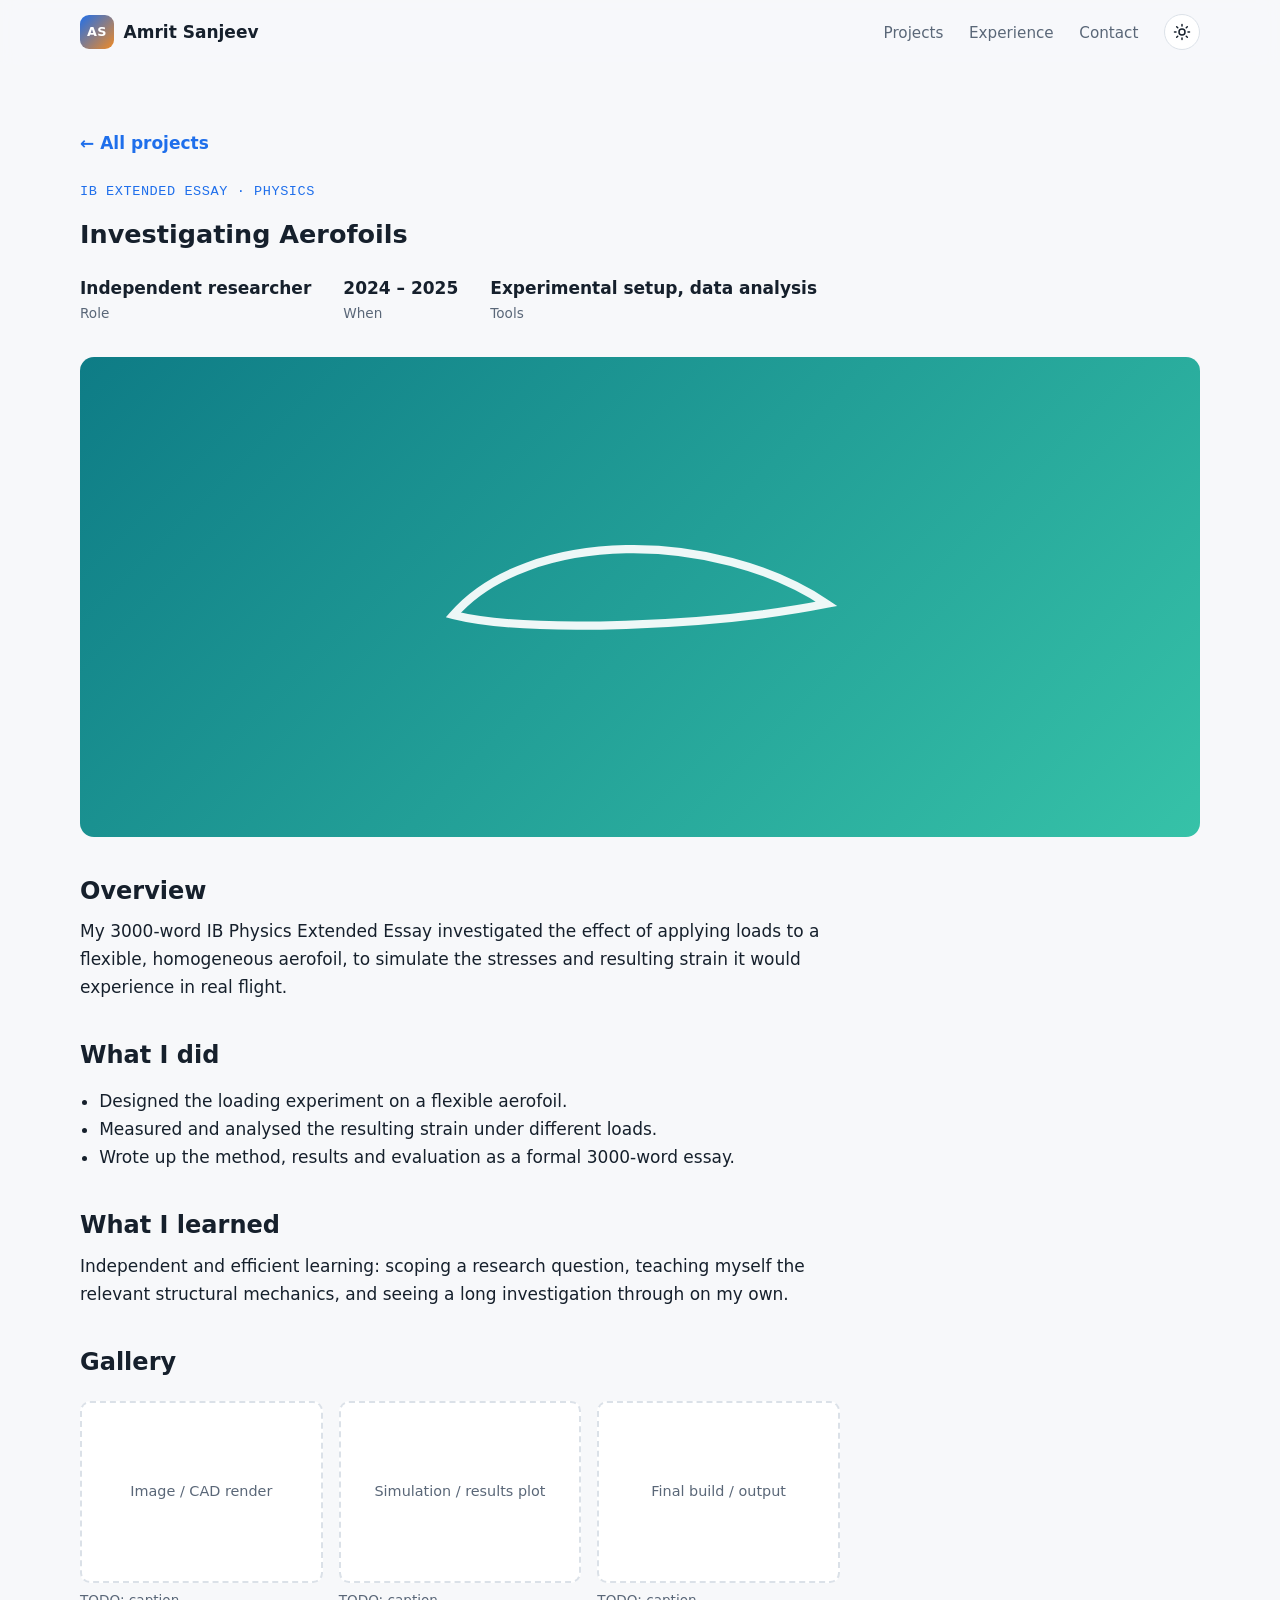
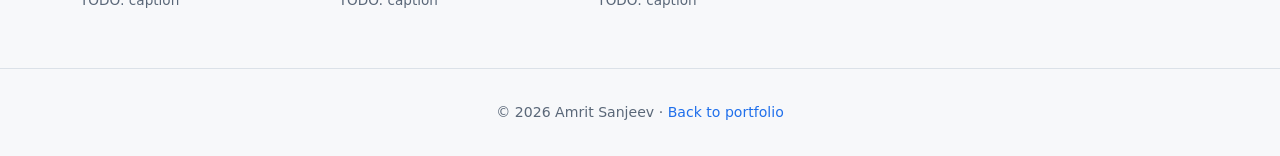
==== projects/aerofoil-investigation.html @ 2993428a "First Draft" ====
<!DOCTYPE html>
<html lang="en">
<head>
  <meta charset="UTF-8">
  <meta name="viewport" content="width=device-width, initial-scale=1.0">
  <title>Investigating Aerofoils | Amrit Sanjeev</title>
  <meta name="description" content="Investigating Aerofoils: a project by Amrit Sanjeev, Aerospace Engineering student at the University of Bath.">
  <link rel="icon" href="../assets/img/favicon.svg" type="image/svg+xml">
  <link rel="stylesheet" href="../css/style.css">
  <script>(function(){var t=localStorage.getItem('theme');if(t)document.documentElement.setAttribute('data-theme',t);})();</script>
</head>
<body>
  <header class="site-header">
    <nav class="nav container" aria-label="Main">
      <a class="brand" href="../index.html">
        <span class="brand-mark" aria-hidden="true">AS</span>
        <span class="brand-name">Amrit Sanjeev</span>
      </a>
      <button class="nav-toggle" aria-expanded="false" aria-controls="nav-links" aria-label="Open menu"><span></span><span></span><span></span></button>
      <ul class="nav-links" id="nav-links">
        <li><a href="../index.html#projects">Projects</a></li>
        <li><a href="../index.html#experience">Experience</a></li>
        <li><a href="../index.html#contact">Contact</a></li>
        <li>
          <button class="theme-toggle" aria-label="Toggle dark mode" title="Toggle dark mode">
            <svg class="icon-sun" viewBox="0 0 24 24" aria-hidden="true"><circle cx="12" cy="12" r="4"/><path d="M12 2v2M12 20v2M4.9 4.9l1.4 1.4M17.7 17.7l1.4 1.4M2 12h2M20 12h2M4.9 19.1l1.4-1.4M17.7 6.3l1.4-1.4"/></svg>
            <svg class="icon-moon" viewBox="0 0 24 24" aria-hidden="true"><path d="M21 12.8A9 9 0 1 1 11.2 3a7 7 0 0 0 9.8 9.8z"/></svg>
          </button>
        </li>
      </ul>
    </nav>
  </header>

  <main id="main">
    <section class="project-hero">
      <div class="container">
        <a class="back-link" href="../index.html#projects">← All projects</a>
        <p class="eyebrow">IB Extended Essay · Physics</p>
        <h1>Investigating Aerofoils</h1>
        <ul class="project-meta">
          <li><strong>Independent researcher</strong><span>Role</span></li>
          <li><strong>2024 – 2025</strong><span>When</span></li>
          <li><strong>Experimental setup, data analysis</strong><span>Tools</span></li>
        </ul>
        <!-- Replace this cover with: <div class="project-cover"><img src="../assets/img/aerofoil-investigation-cover.jpg" alt="..."></div> -->
        <div class="project-cover media-2" aria-hidden="true"><svg viewBox="0 0 120 80"><path d="M10 45 C 30 22, 80 22, 110 42 C 80 48, 30 50, 10 45 Z"/></svg></div>

        <div class="prose">
          <h2>Overview</h2>
          <p>My 3000-word IB Physics Extended Essay investigated the effect of applying loads to a flexible, homogeneous aerofoil, to simulate the stresses and resulting strain it would experience in real flight.</p>

          <h2>What I did</h2>
          <ul>
            <li>Designed the loading experiment on a flexible aerofoil.</li>
            <li>Measured and analysed the resulting strain under different loads.</li>
            <li>Wrote up the method, results and evaluation as a formal 3000-word essay.</li>
          </ul>

          <h2>What I learned</h2>
          <p>Independent and efficient learning: scoping a research question, teaching myself the relevant structural mechanics, and seeing a long investigation through on my own.</p>

          <h2>Gallery</h2>
          <!-- Swap each .ph placeholder for <img src="../assets/img/aerofoil-investigation-1.jpg" alt="..."> -->
          <div class="gallery">
            <figure><div class="ph">Image / CAD render</div><figcaption>TODO: caption</figcaption></figure>
            <figure><div class="ph">Simulation / results plot</div><figcaption>TODO: caption</figcaption></figure>
            <figure><div class="ph">Final build / output</div><figcaption>TODO: caption</figcaption></figure>
          </div>

          <!-- Optional: link to code or a report
          <p><a class="btn btn-ghost" href="https://github.com/AmritSanjeev2007/REPO" target="_blank" rel="noopener">View on GitHub</a></p>
          -->
        </div>
      </div>
    </section>
  </main>

  <footer class="site-footer">
    <div class="container"><p>© <span id="year"></span> Amrit Sanjeev · <a href="../index.html">Back to portfolio</a></p></div>
  </footer>
  <script src="../js/main.js"></script>
</body>
</html>
---- css/style.css ----
/* =========================================================
   Amrit Sanjeev – Portfolio
   Plain CSS, no build step. Colours live in the variables below.
   ========================================================= */

:root {
  --bg: #f7f8fa;
  --bg-alt: #eef1f5;
  --surface: #ffffff;
  --text: #16202c;
  --muted: #5a6778;
  --border: #dbe1e8;
  --accent: #1f6feb;       /* primary blue */
  --accent-2: #f08a24;     /* afterburner orange */
  --accent-soft: rgba(31, 111, 235, 0.1);
  --shadow: 0 1px 2px rgba(16, 24, 40, 0.06), 0 8px 24px rgba(16, 24, 40, 0.06);
  --radius: 14px;
  --maxw: 1120px;
  --font: "Inter", system-ui, -apple-system, "Segoe UI", Roboto, "Helvetica Neue", Arial, sans-serif;
  --mono: ui-monospace, "SFMono-Regular", Consolas, "Liberation Mono", monospace;
  color-scheme: light;
}

[data-theme="dark"] {
  --bg: #0b1017;
  --bg-alt: #101823;
  --surface: #141e2b;
  --text: #e6edf5;
  --muted: #95a3b5;
  --border: #243245;
  --accent: #5b9dff;
  --accent-2: #ff9f45;
  --accent-soft: rgba(91, 157, 255, 0.14);
  --shadow: 0 1px 2px rgba(0, 0, 0, 0.3), 0 8px 24px rgba(0, 0, 0, 0.25);
  color-scheme: dark;
}

@media (prefers-color-scheme: dark) {
  :root:not([data-theme="light"]) {
    --bg: #0b1017;
    --bg-alt: #101823;
    --surface: #141e2b;
    --text: #e6edf5;
    --muted: #95a3b5;
    --border: #243245;
    --accent: #5b9dff;
    --accent-2: #ff9f45;
    --accent-soft: rgba(91, 157, 255, 0.14);
    --shadow: 0 1px 2px rgba(0, 0, 0, 0.3), 0 8px 24px rgba(0, 0, 0, 0.25);
    color-scheme: dark;
  }
}

*, *::before, *::after { box-sizing: border-box; }
html { scroll-behavior: smooth; scroll-padding-top: 72px; }
body {
  margin: 0;
  font-family: var(--font);
  font-size: 17px;
  line-height: 1.65;
  color: var(--text);
  background: var(--bg);
  -webkit-font-smoothing: antialiased;
}
img { max-width: 100%; display: block; }
a { color: var(--accent); text-decoration: none; }
a:hover { text-decoration: underline; }
h1, h2, h3, h4 { line-height: 1.2; margin: 0 0 0.5em; }
p { margin: 0 0 1em; }

.container { width: min(100% - 2.5rem, var(--maxw)); margin-inline: auto; }

.skip-link {
  position: absolute; left: -999px; top: 0;
  background: var(--accent); color: #fff; padding: 0.5rem 1rem; z-index: 100;
}
.skip-link:focus { left: 1rem; top: 1rem; }

:focus-visible { outline: 2px solid var(--accent); outline-offset: 3px; border-radius: 6px; }

/* ---------- Header ---------- */
.site-header {
  position: sticky; top: 0; z-index: 50;
  background: color-mix(in srgb, var(--bg) 82%, transparent);
  backdrop-filter: saturate(1.4) blur(10px);
  -webkit-backdrop-filter: saturate(1.4) blur(10px);
  border-bottom: 1px solid transparent;
  transition: border-color 0.2s;
}
.site-header.scrolled { border-bottom-color: var(--border); }
.nav { display: flex; align-items: center; justify-content: space-between; height: 64px; }
.brand { display: flex; align-items: center; gap: 0.6rem; color: var(--text); font-weight: 700; }
.brand:hover { text-decoration: none; }
.brand-mark {
  display: grid; place-items: center; width: 34px; height: 34px; border-radius: 9px;
  background: linear-gradient(135deg, var(--accent), var(--accent-2));
  color: #fff; font-size: 0.8rem; letter-spacing: 0.04em;
}
.nav-links { display: flex; align-items: center; gap: 1.6rem; list-style: none; margin: 0; padding: 0; }
.nav-links a { color: var(--muted); font-weight: 500; font-size: 0.95rem; }
.nav-links a:hover, .nav-links a.active { color: var(--text); text-decoration: none; }

.theme-toggle {
  display: grid; place-items: center; width: 36px; height: 36px; border-radius: 50%;
  border: 1px solid var(--border); background: var(--surface); color: var(--text); cursor: pointer;
}
.theme-toggle svg { width: 18px; height: 18px; fill: none; stroke: currentColor; stroke-width: 2; stroke-linecap: round; }
.theme-toggle .icon-moon { display: none; }
[data-theme="dark"] .theme-toggle .icon-sun { display: none; }
[data-theme="dark"] .theme-toggle .icon-moon { display: block; }

.nav-toggle {
  display: none; flex-direction: column; gap: 5px; background: none; border: 0; padding: 8px; cursor: pointer;
}
.nav-toggle span { width: 22px; height: 2px; background: var(--text); border-radius: 2px; transition: transform 0.2s, opacity 0.2s; }
.nav-toggle[aria-expanded="true"] span:nth-child(1) { transform: translateY(7px) rotate(45deg); }
.nav-toggle[aria-expanded="true"] span:nth-child(2) { opacity: 0; }
.nav-toggle[aria-expanded="true"] span:nth-child(3) { transform: translateY(-7px) rotate(-45deg); }

/* ---------- Hero ---------- */
.hero { position: relative; overflow: hidden; padding: 6rem 0 5rem; }
#flow-canvas { position: absolute; inset: 0; width: 100%; height: 100%; opacity: 0.55; pointer-events: none; }
.hero-inner { position: relative; }
.eyebrow {
  font-family: var(--mono); font-size: 0.85rem; letter-spacing: 0.04em; color: var(--accent);
  text-transform: uppercase; margin-bottom: 1rem;
}
.hero h1 { font-size: clamp(2.6rem, 7vw, 4.6rem); letter-spacing: -0.03em; margin-bottom: 1.2rem; }
.lead { font-size: 1.2rem; color: var(--muted); max-width: 640px; }
.hero-actions { display: flex; flex-wrap: wrap; gap: 0.8rem; margin: 2rem 0 3rem; }
.hero-facts { display: flex; flex-wrap: wrap; gap: 2.5rem; list-style: none; padding: 0; margin: 0; }
.hero-facts li { display: flex; flex-direction: column; }
.hero-facts strong { font-size: 1.25rem; }
.hero-facts span { color: var(--muted); font-size: 0.9rem; }

/* ---------- Buttons ---------- */
.btn {
  display: inline-flex; align-items: center; gap: 0.5rem; padding: 0.75rem 1.3rem;
  border-radius: 10px; font-weight: 600; font-size: 0.97rem; border: 1px solid transparent;
  transition: transform 0.15s, box-shadow 0.15s, background 0.15s;
}
.btn:hover { text-decoration: none; transform: translateY(-1px); }
.btn-primary { background: var(--accent); color: #fff; box-shadow: 0 6px 18px var(--accent-soft); }
.btn-ghost { border-color: var(--border); color: var(--text); background: var(--surface); }

/* ---------- Sections ---------- */
.section { padding: 5.5rem 0; }
.section-alt { background: var(--bg-alt); }
.section-title { font-size: clamp(1.8rem, 3.5vw, 2.4rem); letter-spacing: -0.02em; margin-bottom: 2rem; }
.section-title .num { font-family: var(--mono); font-size: 0.9rem; color: var(--accent-2); vertical-align: middle; margin-right: 0.6rem; }
.subhead { margin-top: 3rem; font-size: 1.3rem; }

/* ---------- About ---------- */
.about-grid { display: grid; grid-template-columns: 280px 1fr; gap: 3.5rem; align-items: center; }
.photo-placeholder, .about-photo img {
  aspect-ratio: 1; width: 100%; border-radius: 20px; object-fit: cover;
}
.photo-placeholder {
  display: grid; place-items: center;
  background:
    radial-gradient(circle at 30% 25%, rgba(255,255,255,0.25), transparent 50%),
    linear-gradient(135deg, var(--accent), var(--accent-2));
  color: #fff; font-size: 4rem; font-weight: 800; letter-spacing: 0.04em;
}

/* ---------- Projects ---------- */
.filters { display: flex; gap: 0.5rem; flex-wrap: wrap; margin-bottom: 2rem; }
.filter {
  font: inherit; font-size: 0.9rem; padding: 0.45rem 1rem; border-radius: 999px; cursor: pointer;
  border: 1px solid var(--border); background: var(--surface); color: var(--muted);
}
.filter.active, .filter:hover { background: var(--accent); border-color: var(--accent); color: #fff; }

.project-grid { display: grid; grid-template-columns: repeat(auto-fill, minmax(310px, 1fr)); gap: 1.5rem; }
.card {
  display: flex; flex-direction: column; background: var(--surface); border: 1px solid var(--border);
  border-radius: var(--radius); overflow: hidden; box-shadow: var(--shadow);
  transition: transform 0.2s, box-shadow 0.2s;
}
.card:hover { transform: translateY(-4px); }
.card.hidden { display: none; }
.card-media { aspect-ratio: 16 / 9; display: grid; place-items: center; }
.card-media img { width: 100%; height: 100%; object-fit: cover; }
.card-media svg { width: 62%; fill: none; stroke: rgba(255,255,255,0.92); stroke-width: 2.2; stroke-linecap: round; }
.card-media svg .thin { stroke-width: 1.2; stroke: rgba(255,255,255,0.7); }
.card-media svg .fill, .card-media svg .nodes circle { fill: rgba(255,255,255,0.92); }
.media-1 { background: linear-gradient(135deg, #1f6feb, #3fb6ff); }
.media-2 { background: linear-gradient(135deg, #0e7c86, #36c2a8); }
.media-3 { background: linear-gradient(135deg, #6b3fd6, #a77bff); }
.media-4 { background: linear-gradient(135deg, #0b4fa8, #2bb0d6); }
.media-5 { background: linear-gradient(135deg, #d9480f, #f59f00); }
.media-6 { background: linear-gradient(135deg, #2f3d55, #5f7a9e); }
.card-body { padding: 1.4rem 1.5rem 1.5rem; display: flex; flex-direction: column; flex: 1; }
.card-tag { font-family: var(--mono); font-size: 0.78rem; color: var(--accent-2); text-transform: uppercase; letter-spacing: 0.04em; margin-bottom: 0.4rem; }
.card h3 { font-size: 1.25rem; }
.card p { color: var(--muted); font-size: 0.97rem; }
.card-link { margin-top: auto; font-weight: 600; font-size: 0.95rem; }

.chips { display: flex; flex-wrap: wrap; gap: 0.4rem; list-style: none; padding: 0; margin: 0 0 1.2rem; }
.chips li {
  font-size: 0.8rem; padding: 0.25rem 0.65rem; border-radius: 999px;
  background: var(--accent-soft); color: var(--accent); font-weight: 500;
}

/* ---------- Timeline ---------- */
.timeline { list-style: none; padding: 0; margin: 0; position: relative; }
.timeline-item { display: grid; grid-template-columns: 200px 1fr; gap: 2rem; padding-bottom: 2.5rem; position: relative; }
.timeline-meta { display: flex; flex-direction: column; color: var(--muted); font-size: 0.92rem; }
.timeline-meta .date { font-family: var(--mono); color: var(--accent); }
.timeline-content {
  background: var(--surface); border: 1px solid var(--border); border-radius: var(--radius);
  padding: 1.6rem 1.8rem; box-shadow: var(--shadow); border-left: 4px solid var(--accent);
}
.timeline-content .sub, .edu-card .sub { color: var(--muted); font-weight: 500; }
.bullets { margin: 0; padding-left: 1.2rem; }
.bullets li { margin-bottom: 0.45rem; }

/* ---------- Education ---------- */
.edu-grid { display: grid; grid-template-columns: repeat(auto-fit, minmax(280px, 1fr)); gap: 1.5rem; }
.edu-card {
  background: var(--surface); border: 1px solid var(--border); border-radius: var(--radius);
  padding: 1.6rem; box-shadow: var(--shadow);
}
.edu-card .date { font-family: var(--mono); font-size: 0.85rem; color: var(--accent); display: block; margin-bottom: 0.6rem; }
.grades { list-style: none; padding: 0; margin: 0; }
.grades li { display: flex; justify-content: space-between; gap: 1rem; padding: 0.5rem 0; border-top: 1px dashed var(--border); font-size: 0.95rem; }
.grades strong { color: var(--text); white-space: nowrap; }

/* ---------- Skills ---------- */
.skills-grid { display: grid; grid-template-columns: repeat(auto-fit, minmax(240px, 1fr)); gap: 1.5rem; }
.skill-group {
  background: var(--surface); border: 1px solid var(--border); border-radius: var(--radius); padding: 1.4rem 1.5rem;
}
.skill-group h3 { font-size: 1.05rem; margin-bottom: 1rem; }
.skill-group .chips { margin: 0; }
.interests { display: grid; grid-template-columns: repeat(auto-fit, minmax(280px, 1fr)); gap: 1.5rem; }
.interest { border-left: 3px solid var(--accent-2); padding-left: 1.2rem; }
.interest p { color: var(--muted); }

/* ---------- Contact / footer ---------- */
.contact { text-align: center; }
.contact .lead { margin-inline: auto; }
.contact-links { display: flex; flex-wrap: wrap; justify-content: center; gap: 0.8rem; margin-top: 1.8rem; }
.site-footer { padding: 2rem 0; border-top: 1px solid var(--border); color: var(--muted); font-size: 0.88rem; text-align: center; }
.site-footer p { margin: 0; }

/* ---------- Project detail page ---------- */
.project-hero { padding: 4rem 0 2rem; }
.back-link { display: inline-block; margin-bottom: 1.5rem; font-weight: 600; }
.project-meta { display: flex; flex-wrap: wrap; gap: 2rem; margin: 1.5rem 0 0; padding: 0; list-style: none; }
.project-meta li { display: flex; flex-direction: column; }
.project-meta span { color: var(--muted); font-size: 0.85rem; }
.project-cover { border-radius: var(--radius); overflow: hidden; aspect-ratio: 21 / 9; margin: 2rem 0; display: grid; place-items: center; }
.project-cover svg { width: 40%; fill: none; stroke: rgba(255,255,255,0.92); stroke-width: 2.2; stroke-linecap: round; }
.prose { max-width: 760px; }
.prose h2 { margin-top: 2.5rem; font-size: 1.5rem; }
.prose ul { padding-left: 1.2rem; }
.gallery { display: grid; grid-template-columns: repeat(auto-fit, minmax(220px, 1fr)); gap: 1rem; margin: 1.5rem 0; }
.gallery figure { margin: 0; }
.gallery .ph {
  aspect-ratio: 4 / 3; border-radius: 10px; border: 2px dashed var(--border); display: grid; place-items: center;
  color: var(--muted); font-size: 0.9rem; background: var(--surface);
}
.gallery figcaption { font-size: 0.85rem; color: var(--muted); margin-top: 0.4rem; }

/* ---------- Reveal on scroll ---------- */
.reveal { opacity: 0; transform: translateY(16px); transition: opacity 0.6s ease, transform 0.6s ease; }
.reveal.visible { opacity: 1; transform: none; }

@media print {
  .reveal { opacity: 1; transform: none; }
  #flow-canvas, .site-header { display: none; }
}

@media (prefers-reduced-motion: reduce) {
  html { scroll-behavior: auto; }
  .reveal { opacity: 1; transform: none; transition: none; }
  .card, .btn { transition: none; }
}

/* ---------- Responsive ---------- */
@media (max-width: 860px) {
  .nav-toggle { display: flex; }
  .nav-links {
    position: absolute; top: 64px; left: 0; right: 0; flex-direction: column; align-items: flex-start;
    gap: 0; padding: 0.5rem 1.25rem 1rem; background: var(--bg); border-bottom: 1px solid var(--border);
    display: none;
  }
  .nav-links.open { display: flex; }
  .nav-links li { width: 100%; }
  .nav-links a { display: block; padding: 0.75rem 0; font-size: 1.05rem; }
  .nav-links .theme-toggle { margin-top: 0.5rem; }
  .about-grid { grid-template-columns: 1fr; gap: 2rem; }
  .about-photo { max-width: 220px; }
  .timeline-item { grid-template-columns: 1fr; gap: 0.6rem; }
  .section { padding: 4rem 0; }
  .hero { padding: 4rem 0 3.5rem; }
}
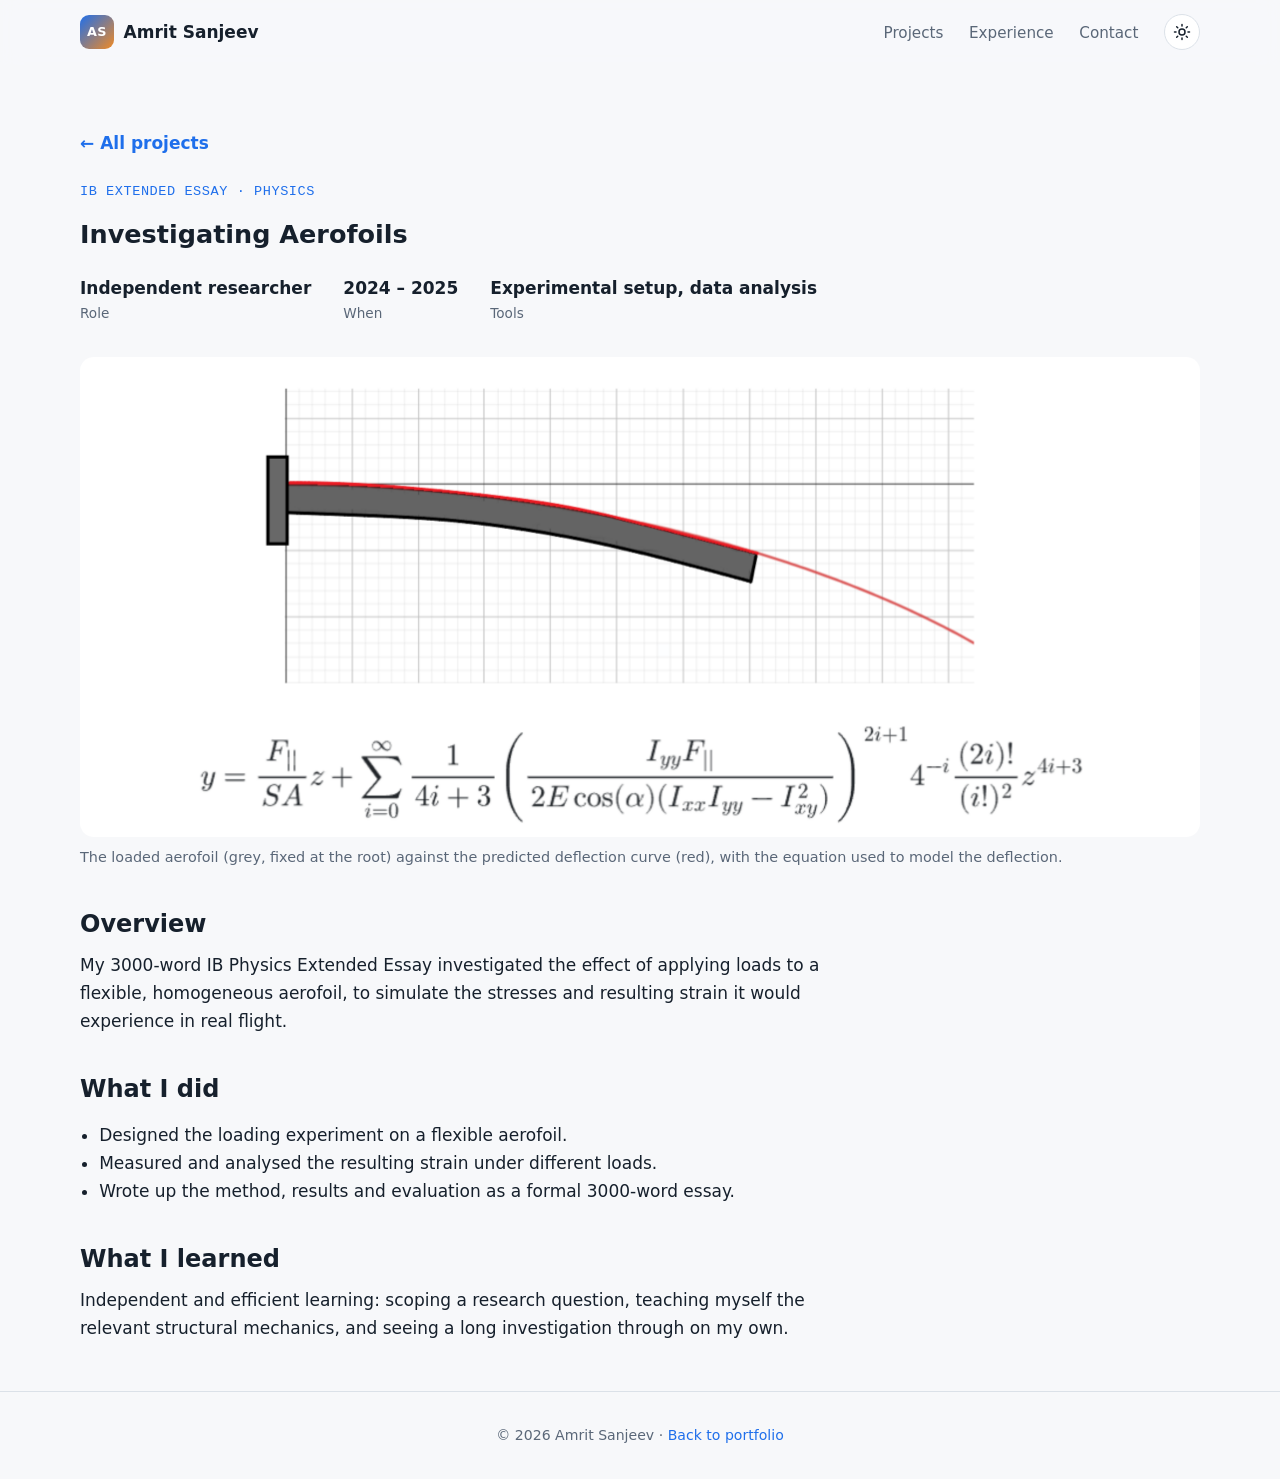
==== commit 2dadee36: "Update portfolio: fluid simulator details, CV, LinkedIn and next project" ====
--- a/projects/aerofoil-investigation.html
+++ b/projects/aerofoil-investigation.html
@@ -42,8 +42,10 @@
           <li><strong>2024 – 2025</strong><span>When</span></li>
           <li><strong>Experimental setup, data analysis</strong><span>Tools</span></li>
         </ul>
-        <!-- Replace this cover with: <div class="project-cover"><img src="../assets/img/aerofoil-investigation-cover.jpg" alt="..."></div> -->
-        <div class="project-cover media-2" aria-hidden="true"><svg viewBox="0 0 120 80"><path d="M10 45 C 30 22, 80 22, 110 42 C 80 48, 30 50, 10 45 Z"/></svg></div>
+        <figure class="project-figure">
+          <a href="aerofoil-investigation/result.png" target="_blank" rel="noopener"><div class="project-cover cover-img cover-white"><img src="aerofoil-investigation/result.png" alt="Diagram of the cantilevered aerofoil bending under load, with the predicted deflection curve in red and the derived deflection equation below"></div></a>
+          <figcaption>The loaded aerofoil (grey, fixed at the root) against the predicted deflection curve (red), with the equation used to model the deflection.</figcaption>
+        </figure>
 
         <div class="prose">
           <h2>Overview</h2>
@@ -59,14 +61,6 @@
           <h2>What I learned</h2>
           <p>Independent and efficient learning: scoping a research question, teaching myself the relevant structural mechanics, and seeing a long investigation through on my own.</p>
 
-          <h2>Gallery</h2>
-          <!-- Swap each .ph placeholder for <img src="../assets/img/aerofoil-investigation-1.jpg" alt="..."> -->
-          <div class="gallery">
-            <figure><div class="ph">Image / CAD render</div><figcaption>TODO: caption</figcaption></figure>
-            <figure><div class="ph">Simulation / results plot</div><figcaption>TODO: caption</figcaption></figure>
-            <figure><div class="ph">Final build / output</div><figcaption>TODO: caption</figcaption></figure>
-          </div>
-
           <!-- Optional: link to code or a report
           <p><a class="btn btn-ghost" href="https://github.com/AmritSanjeev2007/REPO" target="_blank" rel="noopener">View on GitHub</a></p>
           -->
--- a/css/style.css
+++ b/css/style.css
@@ -252,6 +252,15 @@
 .project-meta span { color: var(--muted); font-size: 0.85rem; }
 .project-cover { border-radius: var(--radius); overflow: hidden; aspect-ratio: 21 / 9; margin: 2rem 0; display: grid; place-items: center; }
 .project-cover svg { width: 40%; fill: none; stroke: rgba(255,255,255,0.92); stroke-width: 2.2; stroke-linecap: round; }
+/* Image covers: the dark background matches renders with a dark backdrop (e.g. ERA5 globe) */
+.cover-img { position: relative; background: #050a14; }
+.cover-slate { background: linear-gradient(#2c333f, #313846); }
+.cover-navy { background: #0d141f; }
+.cover-white { background: #ffffff; }
+.project-figure { margin: 2rem 0; }
+.project-figure .project-cover { margin: 0; }
+.project-figure figcaption { font-size: 0.9rem; color: var(--muted); margin-top: 0.6rem; }
+.cover-img img { position: absolute; inset: 0; width: 100%; height: 100%; object-fit: contain; }
 .prose { max-width: 760px; }
 .prose h2 { margin-top: 2.5rem; font-size: 1.5rem; }
 .prose ul { padding-left: 1.2rem; }
@@ -261,6 +270,12 @@
   aspect-ratio: 4 / 3; border-radius: 10px; border: 2px dashed var(--border); display: grid; place-items: center;
   color: var(--muted); font-size: 0.9rem; background: var(--surface);
 }
+.gallery img {
+  width: 100%; aspect-ratio: 4 / 3; object-fit: contain; border-radius: 10px;
+  background: #2b3445; border: 1px solid var(--border); transition: transform 0.2s;
+}
+.cover-fill img { object-fit: cover; }
+.gallery a:hover img { transform: scale(1.02); }
 .gallery figcaption { font-size: 0.85rem; color: var(--muted); margin-top: 0.4rem; }
 
 /* ---------- Reveal on scroll ---------- */
